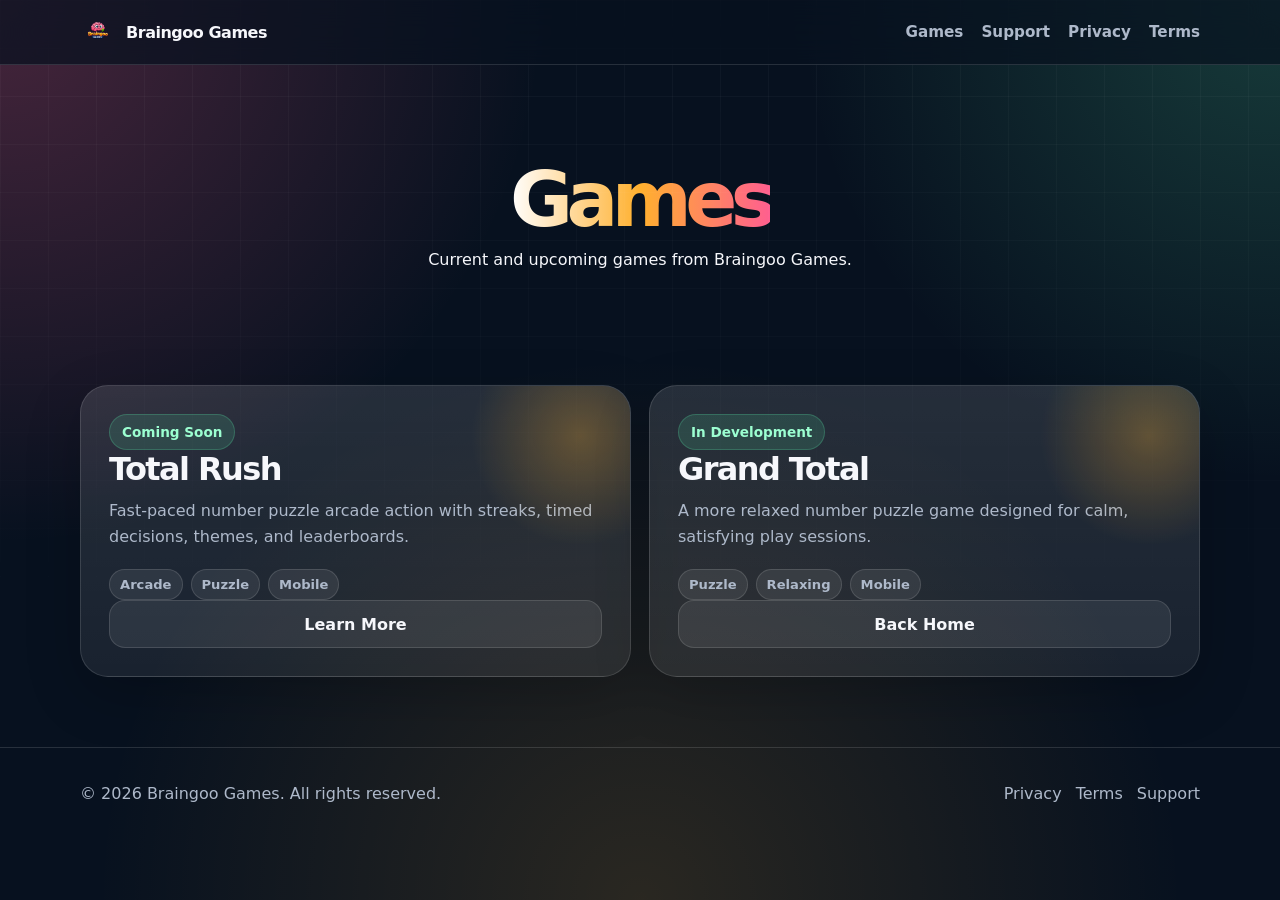
==== games.html @ 1808e3de "Added files via upload Created base good looking template for website." ====
<!DOCTYPE html>
<html lang="en">
<head>
  <meta charset="UTF-8" />
  <meta name="viewport" content="width=device-width, initial-scale=1.0" />
  <title>Games | Braingoo Games</title>
  <link rel="stylesheet" href="styles.css" />
</head>
<body>
  <nav class="nav"><div class="container nav-inner"><a class="brand" href="index.html"><img src="assets/braingoo-logo.png" alt="Braingoo Games logo" /> Braingoo Games</a><div class="nav-links"><a href="games.html">Games</a><a href="support.html">Support</a><a href="privacy.html">Privacy</a><a href="terms.html">Terms</a></div></div></nav>
  <main>
    <header class="page-header container"><h1><span class="gradient-text">Games</span></h1><p>Current and upcoming games from Braingoo Games.</p></header>
    <section class="section"><div class="container grid">
      <article class="card game-card"><div><div class="status">Coming Soon</div><h3>Total Rush</h3><p>Fast-paced number puzzle arcade action with streaks, timed decisions, themes, and leaderboards.</p><div class="tags"><span class="tag">Arcade</span><span class="tag">Puzzle</span><span class="tag">Mobile</span></div></div><a class="button secondary" href="total-rush.html">Learn More</a></article>
      <article class="card game-card"><div><div class="status">In Development</div><h3>Grand Total</h3><p>A more relaxed number puzzle game designed for calm, satisfying play sessions.</p><div class="tags"><span class="tag">Puzzle</span><span class="tag">Relaxing</span><span class="tag">Mobile</span></div></div><a class="button secondary" href="index.html">Back Home</a></article>
    </div></section>
  </main>
  <footer class="footer"><div class="container footer-inner"><span>© 2026 Braingoo Games. All rights reserved.</span><span><a href="privacy.html">Privacy</a><a href="terms.html">Terms</a><a href="support.html">Support</a></span></div></footer>
</body>
</html>
---- styles.css ----
:root {
  --bg: #07111f;
  --bg-soft: #0d1b2e;
  --card: rgba(255, 255, 255, 0.075);
  --card-strong: rgba(255, 255, 255, 0.12);
  --text: #f6f7fb;
  --muted: #aeb9ca;
  --accent: #ffb02e;
  --accent-2: #ff5f8f;
  --accent-3: #58e6a8;
  --border: rgba(255, 255, 255, 0.13);
  --shadow: 0 24px 80px rgba(0, 0, 0, 0.38);
}

* { box-sizing: border-box; }

html { scroll-behavior: smooth; }

body {
  margin: 0;
  min-height: 100vh;
  font-family: Inter, ui-sans-serif, system-ui, -apple-system, BlinkMacSystemFont, "Segoe UI", sans-serif;
  color: var(--text);
  background:
    radial-gradient(circle at top left, rgba(255, 95, 143, 0.26), transparent 34rem),
    radial-gradient(circle at top right, rgba(88, 230, 168, 0.20), transparent 30rem),
    radial-gradient(circle at bottom, rgba(255, 176, 46, 0.14), transparent 34rem),
    var(--bg);
}

body::before {
  content: "";
  position: fixed;
  inset: 0;
  pointer-events: none;
  background-image: linear-gradient(rgba(255,255,255,0.035) 1px, transparent 1px), linear-gradient(90deg, rgba(255,255,255,0.035) 1px, transparent 1px);
  background-size: 48px 48px;
  mask-image: linear-gradient(to bottom, black, transparent 75%);
}

a { color: inherit; text-decoration: none; }

.container {
  width: min(1120px, calc(100% - 40px));
  margin: 0 auto;
}

.nav {
  position: sticky;
  top: 0;
  z-index: 10;
  backdrop-filter: blur(18px);
  background: rgba(7, 17, 31, 0.72);
  border-bottom: 1px solid var(--border);
}

.nav-inner {
  display: flex;
  align-items: center;
  justify-content: space-between;
  padding: 14px 0;
}

.brand {
  display: flex;
  align-items: center;
  gap: 10px;
  font-weight: 900;
  letter-spacing: -0.03em;
}

.brand img {
  width: 36px;
  height: 36px;
  border-radius: 12px;
}

.nav-links {
  display: flex;
  align-items: center;
  gap: 18px;
  color: var(--muted);
  font-weight: 700;
  font-size: 0.95rem;
}

.nav-links a:hover { color: var(--text); }

.hero {
  min-height: 78vh;
  display: grid;
  place-items: center;
  text-align: center;
  padding: 72px 0 56px;
}

.logo-main {
  width: min(220px, 55vw);
  border-radius: 42px;
  box-shadow: var(--shadow);
  margin-bottom: 30px;
}

.badge {
  display: inline-flex;
  align-items: center;
  gap: 8px;
  padding: 9px 14px;
  border: 1px solid var(--border);
  border-radius: 999px;
  background: rgba(255,255,255,0.08);
  color: var(--muted);
  font-weight: 800;
  font-size: 0.9rem;
}

.dot {
  width: 9px;
  height: 9px;
  background: var(--accent-3);
  border-radius: 999px;
  box-shadow: 0 0 18px var(--accent-3);
}

h1 {
  margin: 22px 0 14px;
  font-size: clamp(3.1rem, 8vw, 6.6rem);
  line-height: 0.9;
  letter-spacing: -0.085em;
}

.gradient-text {
  background: linear-gradient(90deg, #fff, var(--accent), var(--accent-2));
  -webkit-background-clip: text;
  background-clip: text;
  color: transparent;
}

.hero p {
  max-width: 720px;
  margin: 0 auto;
  color: var(--muted);
  font-size: clamp(1.1rem, 2vw, 1.35rem);
  line-height: 1.65;
}

.cta-row {
  display: flex;
  justify-content: center;
  flex-wrap: wrap;
  gap: 14px;
  margin-top: 34px;
}

.button {
  display: inline-flex;
  align-items: center;
  justify-content: center;
  min-height: 48px;
  padding: 0 20px;
  border-radius: 16px;
  border: 1px solid var(--border);
  font-weight: 900;
  transition: transform .18s ease, background .18s ease, border .18s ease;
}

.button:hover { transform: translateY(-2px); }

.button.primary {
  color: #111827;
  background: linear-gradient(135deg, var(--accent), #ffe56c);
  border: none;
}

.button.secondary { background: rgba(255,255,255,0.08); color: var(--text); }

.section { padding: 70px 0; }

.section-title {
  display: flex;
  align-items: end;
  justify-content: space-between;
  gap: 24px;
  margin-bottom: 26px;
}

.section-title h2 {
  margin: 0;
  font-size: clamp(2rem, 4vw, 3.4rem);
  letter-spacing: -0.06em;
}

.section-title p { margin: 0; max-width: 520px; color: var(--muted); line-height: 1.55; }

.grid {
  display: grid;
  grid-template-columns: repeat(2, minmax(0, 1fr));
  gap: 18px;
}

.card {
  border: 1px solid var(--border);
  border-radius: 28px;
  background: linear-gradient(180deg, var(--card-strong), var(--card));
  box-shadow: 0 18px 56px rgba(0,0,0,0.20);
  padding: 28px;
}

.game-card {
  min-height: 290px;
  display: flex;
  flex-direction: column;
  justify-content: space-between;
  overflow: hidden;
  position: relative;
}

.game-card::after {
  content: "";
  position: absolute;
  width: 220px;
  height: 220px;
  right: -60px;
  top: -60px;
  border-radius: 999px;
  background: radial-gradient(circle, rgba(255,176,46,0.28), transparent 70%);
}

.game-card h3 {
  margin: 0 0 10px;
  font-size: 2rem;
  letter-spacing: -0.05em;
}

.game-card p { color: var(--muted); line-height: 1.6; margin: 0; max-width: 520px; }

.tags { display: flex; flex-wrap: wrap; gap: 8px; margin-top: 20px; }

.tag {
  padding: 7px 10px;
  border-radius: 999px;
  background: rgba(255,255,255,0.08);
  border: 1px solid var(--border);
  color: var(--muted);
  font-size: 0.82rem;
  font-weight: 800;
}

.status {
  width: fit-content;
  padding: 9px 12px;
  border-radius: 999px;
  background: rgba(88,230,168,0.14);
  color: #9cffd1;
  border: 1px solid rgba(88,230,168,0.24);
  font-size: 0.85rem;
  font-weight: 900;
}

.page-header {
  padding: 78px 0 30px;
  text-align: center;
}

.page-header h1 { font-size: clamp(2.6rem, 6vw, 5.5rem); }

.content {
  max-width: 850px;
  margin: 0 auto;
  padding-bottom: 80px;
}

.content .card { line-height: 1.7; color: var(--muted); }
.content h2, .content h3 { color: var(--text); }
.content a { color: var(--accent); font-weight: 800; }

.footer {
  padding: 36px 0;
  border-top: 1px solid var(--border);
  color: var(--muted);
}

.footer-inner {
  display: flex;
  justify-content: space-between;
  gap: 16px;
  flex-wrap: wrap;
}

.footer a { color: var(--muted); margin-left: 14px; }
.footer a:hover { color: var(--text); }

@media (max-width: 760px) {
  .nav-inner { align-items: flex-start; gap: 12px; flex-direction: column; }
  .nav-links { gap: 12px; flex-wrap: wrap; }
  .grid { grid-template-columns: 1fr; }
  .section-title { display: block; }
  .section-title p { margin-top: 10px; }
  .hero { min-height: auto; }
}
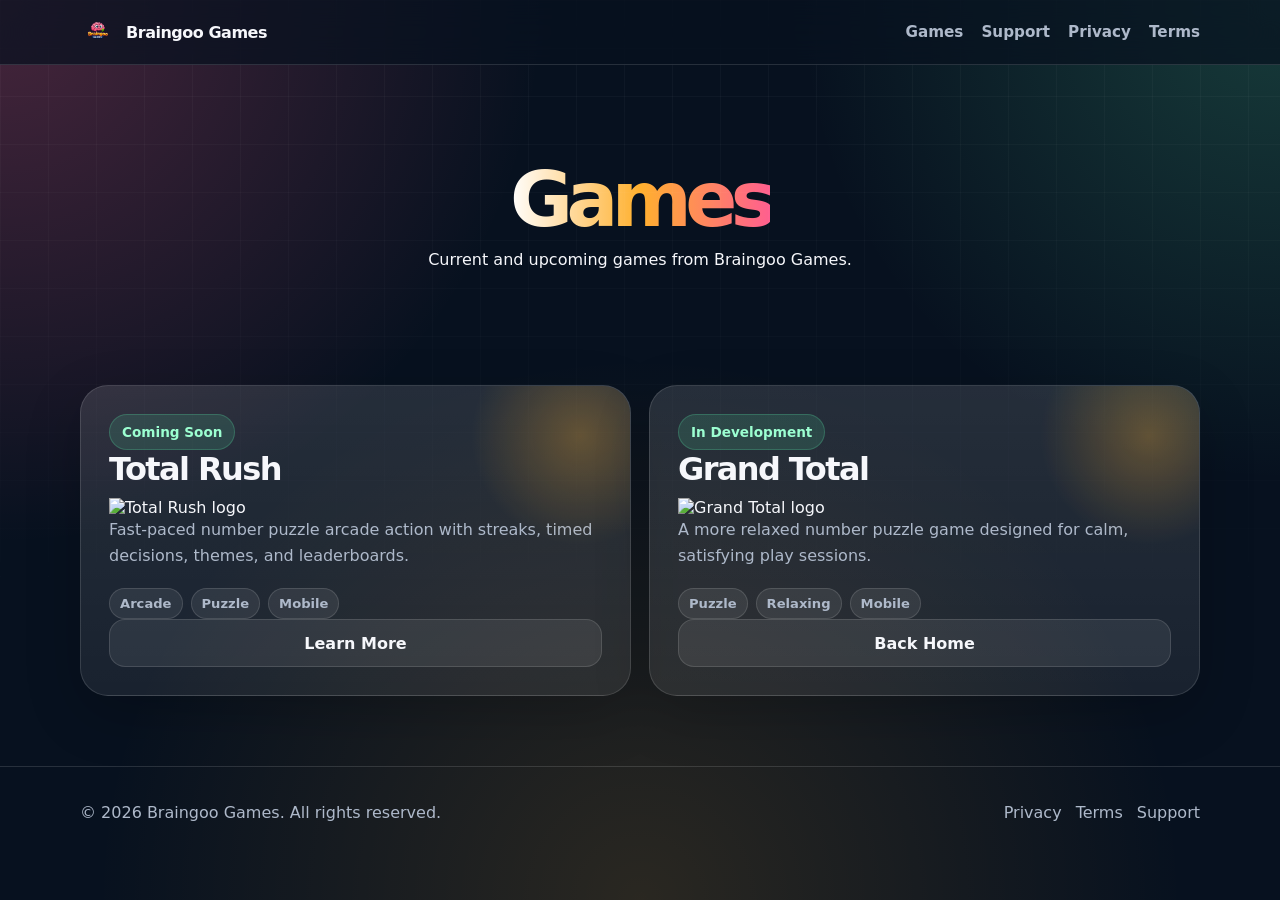
==== commit 39b46d87: "Enhance game cards with images and details Added images and updated game descriptions for Total Rush" ====
--- a/games.html
+++ b/games.html
@@ -11,8 +11,32 @@
   <main>
     <header class="page-header container"><h1><span class="gradient-text">Games</span></h1><p>Current and upcoming games from Braingoo Games.</p></header>
     <section class="section"><div class="container grid">
-      <article class="card game-card"><div><div class="status">Coming Soon</div><h3>Total Rush</h3><p>Fast-paced number puzzle arcade action with streaks, timed decisions, themes, and leaderboards.</p><div class="tags"><span class="tag">Arcade</span><span class="tag">Puzzle</span><span class="tag">Mobile</span></div></div><a class="button secondary" href="total-rush.html">Learn More</a></article>
-      <article class="card game-card"><div><div class="status">In Development</div><h3>Grand Total</h3><p>A more relaxed number puzzle game designed for calm, satisfying play sessions.</p><div class="tags"><span class="tag">Puzzle</span><span class="tag">Relaxing</span><span class="tag">Mobile</span></div></div><a class="button secondary" href="index.html">Back Home</a></article>
+      <article class="card game-card">
+        <div>
+          <div class="status">Coming Soon</div>
+          <h3>Total Rush</h3>
+          <img src="assets/total-rush_logo.png" alt="Total Rush logo" />
+          <p>Fast-paced number puzzle arcade action with streaks, timed decisions, themes, and leaderboards.</p>
+          <div class="tags">
+            <span class="tag">Arcade</span>
+            <span class="tag">Puzzle</span>
+            <span class="tag">Mobile</span>
+          </div>
+        </div>
+        <a class="button secondary" href="total-rush.html">Learn More</a></article>
+      <article class="card game-card">
+        <div>
+          <div class="status">In Development</div>
+          <h3>Grand Total</h3>
+          <img src="assets/grand-total_logo.png" alt="Grand Total logo" />
+          <p>A more relaxed number puzzle game designed for calm, satisfying play sessions.</p>
+          <div class="tags">
+            <span class="tag">Puzzle</span>
+            <span class="tag">Relaxing</span>
+            <span class="tag">Mobile</span>
+          </div>
+        </div>
+        <a class="button secondary" href="index.html">Back Home</a></article>
     </div></section>
   </main>
   <footer class="footer"><div class="container footer-inner"><span>© 2026 Braingoo Games. All rights reserved.</span><span><a href="privacy.html">Privacy</a><a href="terms.html">Terms</a><a href="support.html">Support</a></span></div></footer>
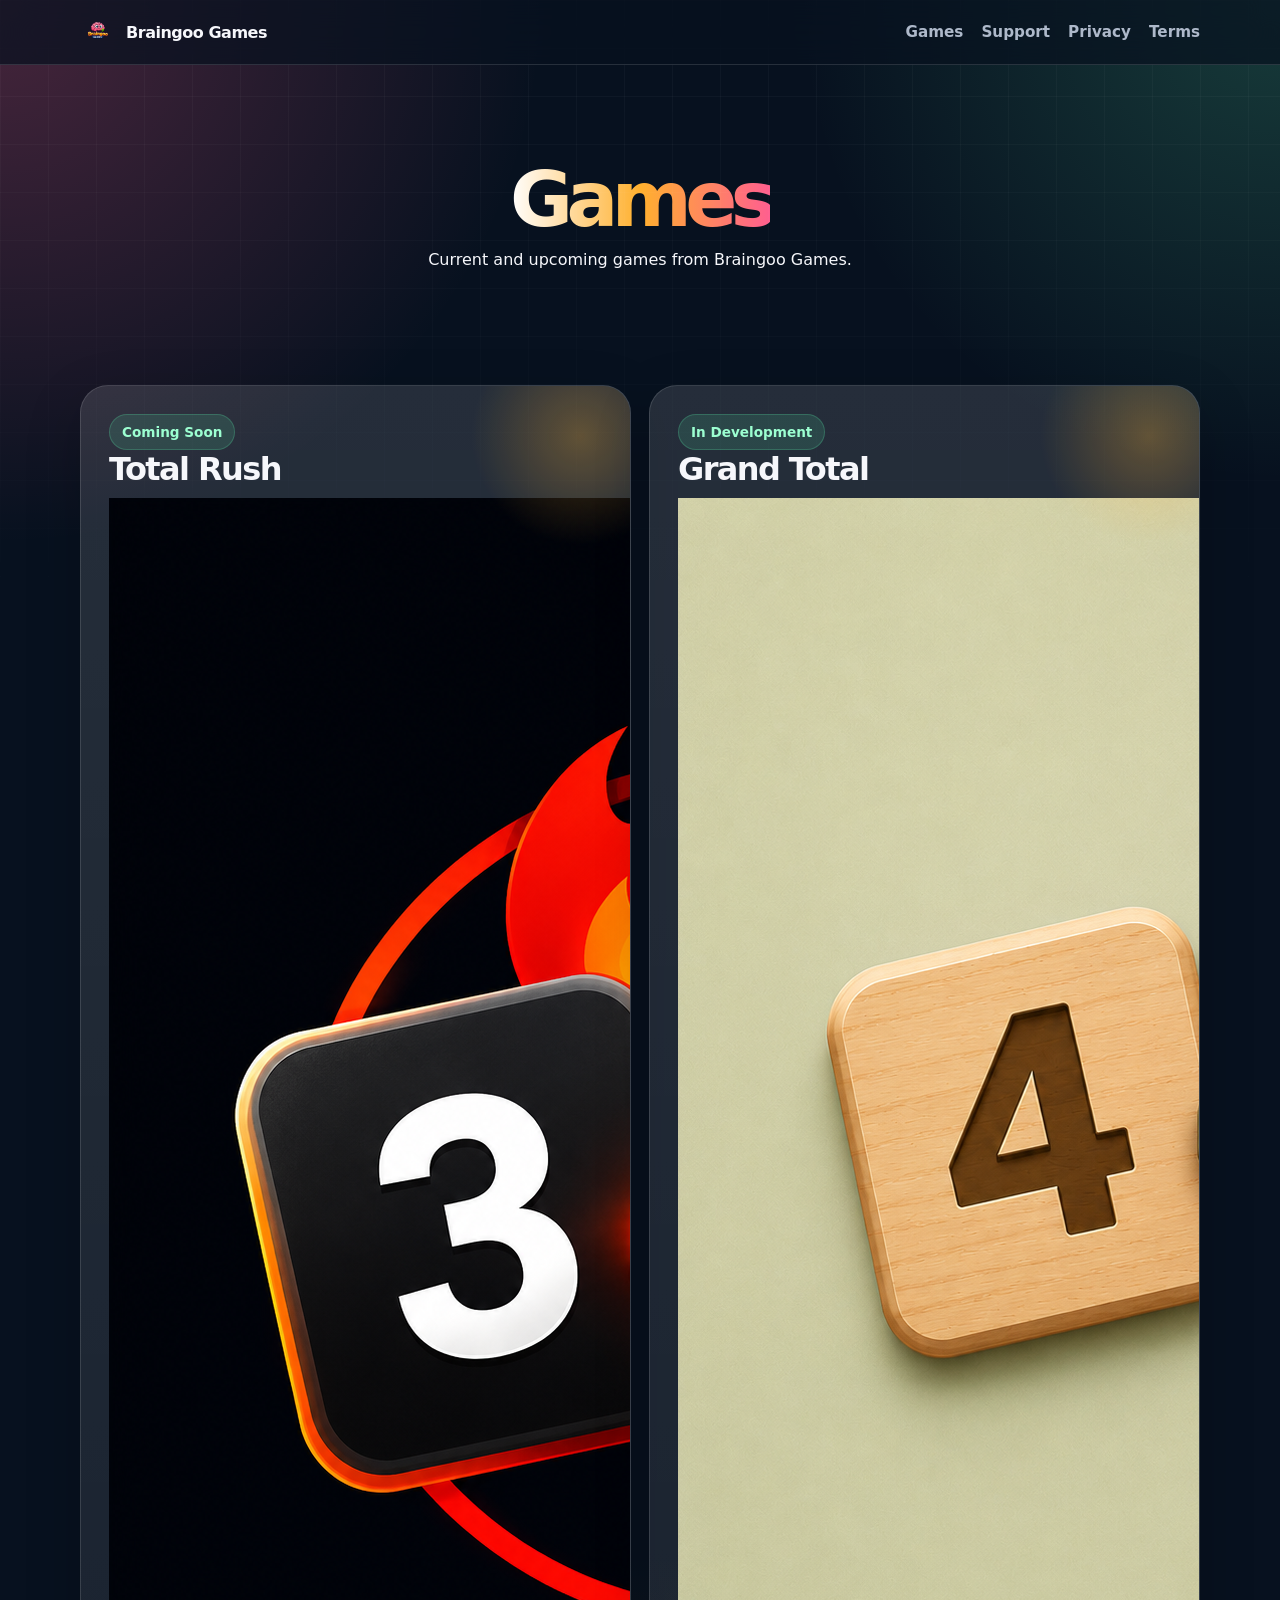
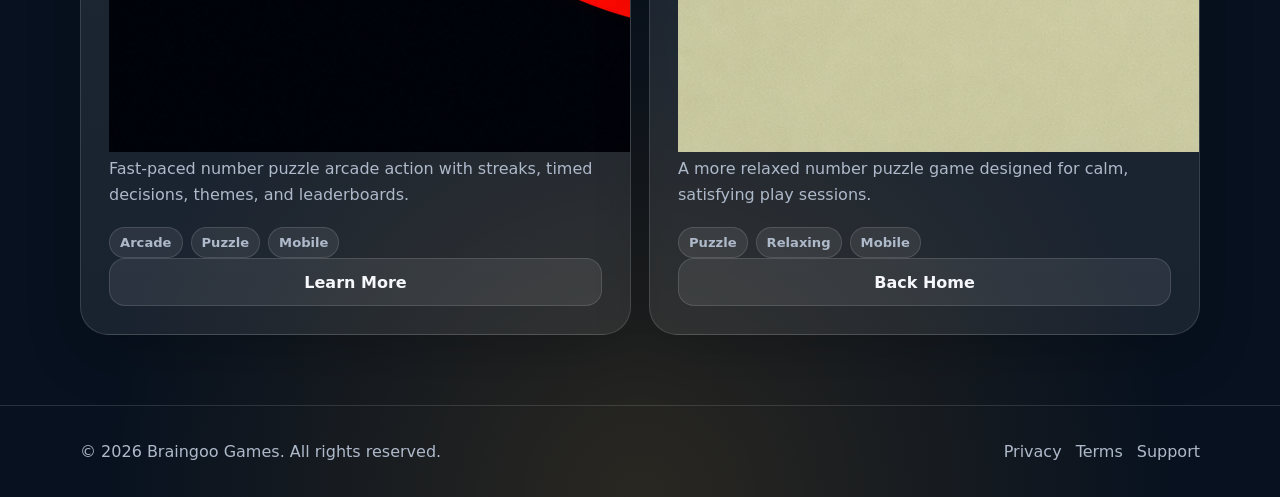
==== commit 65219583: "Fix image source casing in games.html Updated image file names to use consistent casing." ====
--- a/games.html
+++ b/games.html
@@ -15,7 +15,7 @@
         <div>
           <div class="status">Coming Soon</div>
           <h3>Total Rush</h3>
-          <img src="assets/total-rush_logo.png" alt="Total Rush logo" />
+          <img src="assets/total-rush_Logo.png" alt="Total Rush logo" />
           <p>Fast-paced number puzzle arcade action with streaks, timed decisions, themes, and leaderboards.</p>
           <div class="tags">
             <span class="tag">Arcade</span>
@@ -28,7 +28,7 @@
         <div>
           <div class="status">In Development</div>
           <h3>Grand Total</h3>
-          <img src="assets/grand-total_logo.png" alt="Grand Total logo" />
+          <img src="assets/grand-total_Logo.png" alt="Grand Total logo" />
           <p>A more relaxed number puzzle game designed for calm, satisfying play sessions.</p>
           <div class="tags">
             <span class="tag">Puzzle</span>
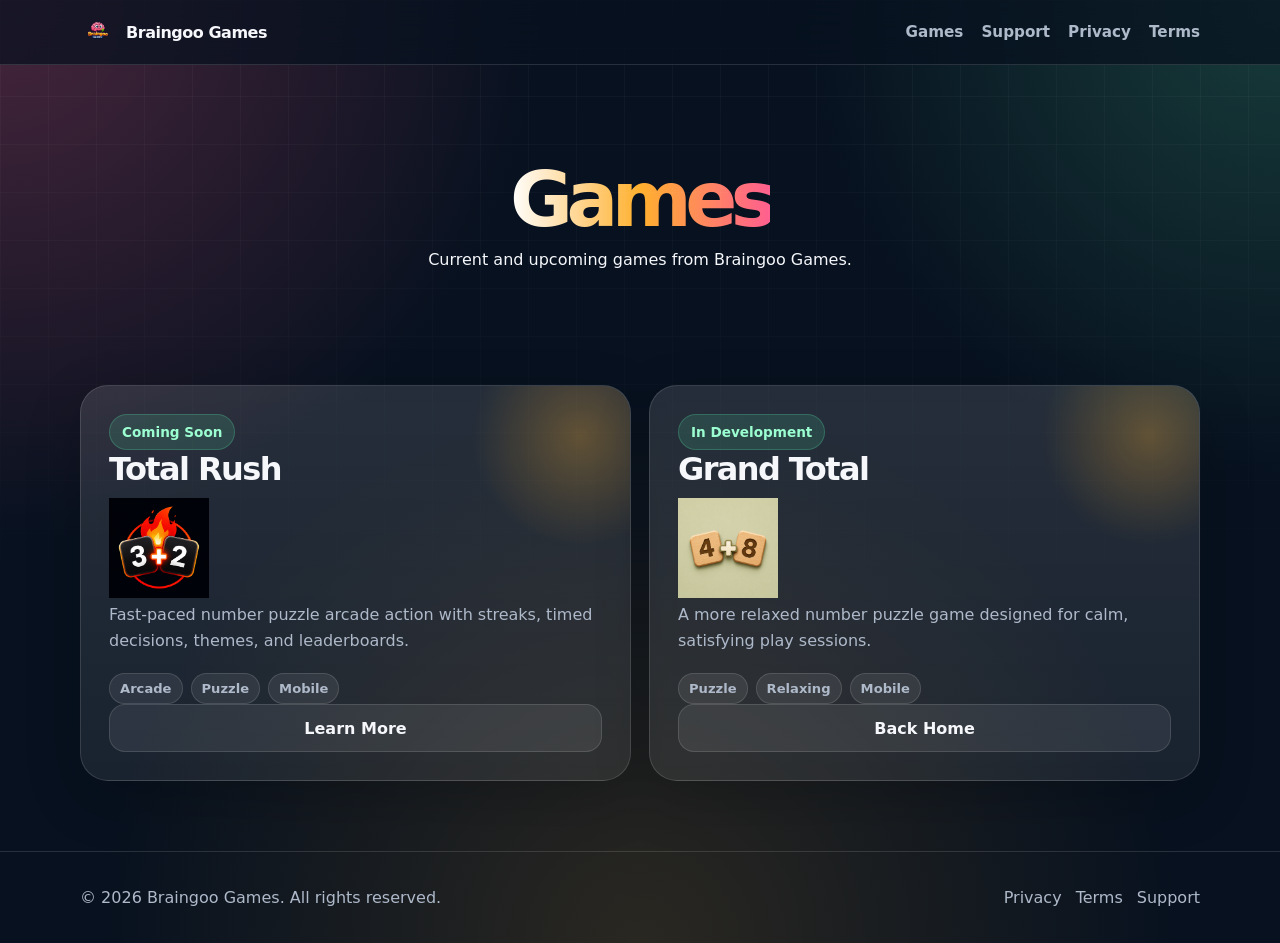
==== commit 3679ca2e: "Add dimensions to game images in games.html Added width and height attributes to game images for bet" ====
--- a/games.html
+++ b/games.html
@@ -15,7 +15,7 @@
         <div>
           <div class="status">Coming Soon</div>
           <h3>Total Rush</h3>
-          <img src="assets/total-rush_Logo.png" alt="Total Rush logo" />
+          <img src="assets/total-rush_Logo.png" alt="Total Rush logo" width="100" height="100"/>
           <p>Fast-paced number puzzle arcade action with streaks, timed decisions, themes, and leaderboards.</p>
           <div class="tags">
             <span class="tag">Arcade</span>
@@ -28,7 +28,7 @@
         <div>
           <div class="status">In Development</div>
           <h3>Grand Total</h3>
-          <img src="assets/grand-total_Logo.png" alt="Grand Total logo" />
+          <img src="assets/grand-total_Logo.png" alt="Grand Total logo" width="100" height="100"/>
           <p>A more relaxed number puzzle game designed for calm, satisfying play sessions.</p>
           <div class="tags">
             <span class="tag">Puzzle</span>
